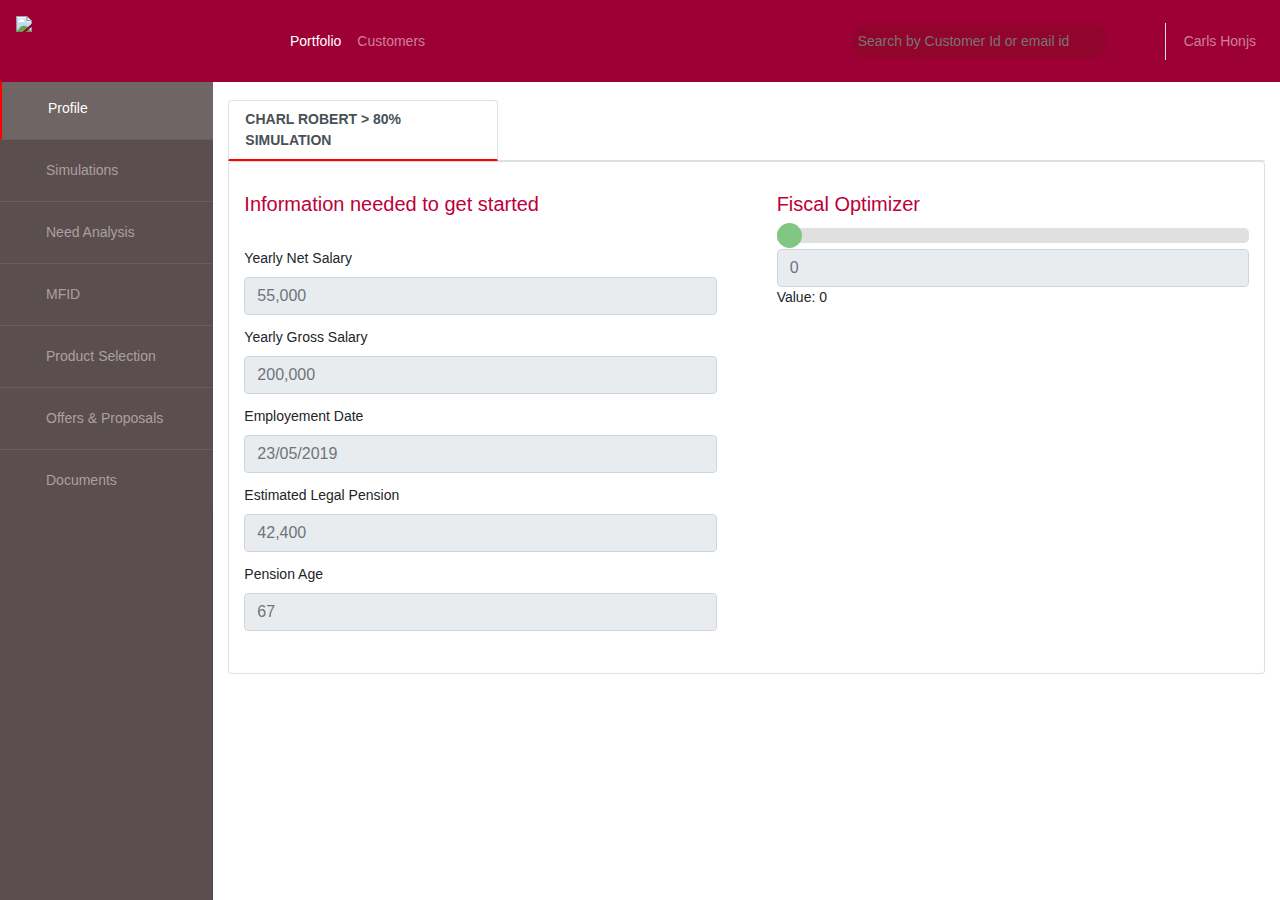
==== index1.html @ 3113ac2b "Simulation screen 9thJan" ====
<!doctype html>
<html lang="en">

<head>
    <!-- Required meta tags -->
    <meta charset="utf-8">
    <meta name="viewport" content="width=device-width, initial-scale=1, shrink-to-fit=no">

    <!-- Bootstrap CSS -->
    <link rel="stylesheet" href="https://stackpath.bootstrapcdn.com/bootstrap/4.4.1/css/bootstrap.min.css"
        integrity="sha384-Vkoo8x4CGsO3+Hhxv8T/Q5PaXtkKtu6ug5TOeNV6gBiFeWPGFN9MuhOf23Q9Ifjh" crossorigin="anonymous">
    <link rel="stylesheet" href="css/font-awesome.css">
    <!-- Optional JavaScript -->
    <!-- jQuery first, then Popper.js, then Bootstrap JS -->
    <script src="https://code.jquery.com/jquery-3.4.1.slim.min.js"
        integrity="sha384-J6qa4849blE2+poT4WnyKhv5vZF5SrPo0iEjwBvKU7imGFAV0wwj1yYfoRSJoZ+n"
        crossorigin="anonymous"></script>
    <script src="https://cdn.jsdelivr.net/npm/popper.js@1.16.0/dist/umd/popper.min.js"
        integrity="sha384-Q6E9RHvbIyZFJoft+2mJbHaEWldlvI9IOYy5n3zV9zzTtmI3UksdQRVvoxMfooAo"
        crossorigin="anonymous"></script>
    <script src="https://stackpath.bootstrapcdn.com/bootstrap/4.4.1/js/bootstrap.min.js"
        integrity="sha384-wfSDF2E50Y2D1uUdj0O3uMBJnjuUD4Ih7YwaYd1iqfktj0Uod8GCExl3Og8ifwB6"
        crossorigin="anonymous"></script>
    <title>Application</title>
    <style>
        body {
            font-size: .875rem;
        }

        .feather {
            width: 16px;
            height: 16px;
            vertical-align: text-bottom;
        }

        /*
 * Sidebar
 */

        .sidebar {
            position: fixed;
            top: 0;
            bottom: 0;
            left: 0;
            z-index: 1;
            /* Behind the navbar */
            padding: 70px 0 0;
            /* Height of navbar */
            box-shadow: inset -1px 0 0 rgba(0, 0, 0, .1);
        }

        .sidebar-sticky {
            position: relative;
            top: 0;
            height: calc(100vh - 48px);
            padding-top: .5rem;
            overflow-x: hidden;
            overflow-y: auto;
            /* Scrollable contents if viewport is shorter than content. */
        }

        @supports ((position: -webkit-sticky) or (position: sticky)) {
            .sidebar-sticky {
                position: -webkit-sticky;
                position: sticky;
            }
        }

        .sidebar .nav-link {
            font-weight: 500;
            color: #333;
        }

        .sidebar .nav-link .feather {
            margin-right: 4px;
            color: #999;
        }

        .sidebar .nav-link.active {
            color: #fff;
            background-color: rgb(111, 101, 100);
        }

        .sidebar .nav-link:hover .feather,
        .sidebar .nav-link.active .feather {
            color: inherit;
        }

        .sidebar-heading {
            font-size: .75rem;
            text-transform: uppercase;
        }

        /*
 * Content
 */

        [role="main"] {
            padding-top: 133px;
            /* Space for fixed navbar */
        }

        @media (min-width: 768px) {
            [role="main"] {
                padding-top: 48px;
                /* Space for fixed navbar */
            }
        }

        /*
 * Navbar
 */

        .navbar-brand {
            padding-top: .75rem;
            padding-bottom: .75rem;
            font-size: 1rem;
            background-color: rgba(0, 0, 0, .25);
            box-shadow: inset -1px 0 0 rgba(0, 0, 0, .25);
        }

        .navbar .form-control {
            padding: .75rem 1rem;
            border-width: 0;
            border-radius: 0;
        }

        .form-control-dark {
            color: #fff;
            background-color: rgba(255, 255, 255, .1);
            border-color: rgba(255, 255, 255, .1);
        }

        .form-control-dark:focus {
            border-color: transparent;
            box-shadow: 0 0 0 3px rgba(255, 255, 255, .25);
        }

        .m-r-50 {
            margin-right: 50px;
        }

        .m-l-50 {
            margin-left: 50px;
        }

        .m-l-250 {
            margin-left: 250px;
        }

        .m-t-100 {
            margin-top: 100px;
        }

        .m-t-5 {
            margin-top: 5px;
            ;
        }

        .m-t-10 {
            margin-top: 10px;
        }

        .search {
            border-radius: 20px;
            width: 255px;
            padding: 6px;
            margin: 7px;
            background-color: rgb(145, 5, 45);
            border: 0;
            color: #fff;
        }

        .profile-pic {
            border-radius: 150px;
            border: 1px solid gray;
            margin: 25px;
        }

        .m-t-50 {
            margin-top: 50px;
        }

        .m-20 {
            margin: 20px;
        }

        .bg-maroon {
            background-color: rgba(157, 0, 53, 1) !important;
        }

        .m-l-150 {
            margin-left: 150px;
        }

        .m-l-10 {
            margin-left: 10px;
        }

        .search-icon {
            position: relative;
            right: 35px;
            color: #fff;
        }

        .m-r-10 {
            margin-right: 10px;
        }

        .m-r-5 {
            margin-right: 5px;
        }

        .m-r-50 {
            margin-right: 50px;
        }

        .p-l-10 {
            padding-left: 10px;
        }

        .p-r-10 {
            padding-right: 10px;
        }

        .border-left {
            border-left: 1px solid #ffffff;
        }

        .white {
            color: #fff;
        }

        .bg-brown {
            background-color: rgb(90, 78, 78);
        }

        .bg-brown.active {
            color: #fff;
            background-color: rgb(111, 101, 100);

        }

        .list-group-item,
        .list-group-item.active {
            border-color: rgb(105, 93, 93);
            border-left: 2px solid red;
        }

        .sidebar .nav-link {
            color: rgb(171, 160, 161);
        }

        .tab-name {
            width: 270px;
            border-bottom: 2px solid red !important;
            color: #000;
            text-transform: uppercase;
            font-weight: 600;
        }

        .p-r-0 {
            padding-right: 0;
        }

        .p-l-0 {
            padding-left: 0;
        }

        .text-red {
            color: rgb(189, 0, 57);
        }

        .btn-red {
            background-color: rgb(230, 74, 25);
        }

        .top {
            position: absolute;
            top: 0;
            right: 0;
        }

        .bg-dark-gray {
            background-color: rgb(237, 240, 247);
        }

        .bg-gray {
            background-color: rgb(245, 246, 250);
        }

        .full-width {
            width: 100%;
            height: 50px;
            padding: 10px;
        }

        .card {
            height: 100%;
        }

        * {
            box-sizing: border-box;
        }

        .row {
            display: flex;
        }

        /* Create two equal columns that sits next to each other */
        .column {
            flex: 50%;
            padding: 10px;
            height: 100%;
            /* Should be removed. Only for demonstration */
        }

        .input-label {
            margin-bottom: 0.75rem;
        }

        .input-label-top {
            margin-top: 2rem;
        }

        .slidecontainer {
            width: 100%;
        }

        .slider {
            -webkit-appearance: none;
            width: 100%;
            height: 15px;
            border-radius: 5px;
            background: #d3d3d3;
            outline: none;
            opacity: 0.7;
            -webkit-transition: .2s;
            transition: opacity .2s;
        }

        .slider:hover {
            opacity: 1;
        }

        .slider::-webkit-slider-thumb {
            -webkit-appearance: none;
            appearance: none;
            width: 25px;
            height: 25px;
            border-radius: 50%;
            background: #4CAF50;
            cursor: pointer;
        }

        .slider::-moz-range-thumb {
            width: 25px;
            height: 25px;
            border-radius: 50%;
            background: #4CAF50;
            cursor: pointer;
        }
    </style>
</head>

<body>
    <header>
        <nav class="navbar navbar-expand-md navbar-dark fixed-top bg-maroon p-3">
            <img src="images/pnv logo.jpg" height="50">
            <button class="navbar-toggler" type="button" data-toggle="collapse" data-target="#navbarCollapse"
                aria-controls="navbarCollapse" aria-expanded="false" aria-label="Toggle navigation">
                <span class="navbar-toggler-icon"></span>
            </button>
            <div class="collapse navbar-collapse m-l-250" id="navbarCollapse">
                <ul class="navbar-nav mr-auto">
                    <li class="nav-item active">
                        <a class="nav-link" href="#">Portfolio <span class="sr-only">(current)</span></a>
                    </li>
                    <li class="nav-item">
                        <a class="nav-link" href="#">Customers</a>
                    </li>
                    <!-- <li class="nav-item">
            <a class="nav-link disabled" href="#" tabindex="-1" aria-disabled="true">Disabled</a>
          </li> -->
                </ul>
                <form class="form-inline mt-2 mt-md-0">
                    <input class="mr-sm-2 search" type="text" placeholder="Search by Customer Id or email id"
                        aria-label="Search">
                    <i class="fa fa-search fa-lg search-icon" aria-hidden="true"></i>
                    <ul class="navbar-nav mr-auto">
                        <li class="nav-item active  m-r-50 ">
                            <i class="fa fa-bell fa-lg m-t-10 white" aria-hidden="true"></i>
                        </li>
                        <li class="nav-item border-left p-l-10">
                            <span>
                                <i class="fa fa-user-circle-o fa-2x m-t-5" aria-hidden="true"></i>
                            </span>
                        </li>
                        <li class="nav-item">
                            <a class="nav-link" href="#">Carls Honjs</a>
                        </li>
                    </ul>
                </form>
            </div>
        </nav>
    </header>

    <div class="container-fluid">
        <div class="row">
            <nav class="col-md-2 d-none d-md-block bg-brown sidebar">
                <div class="sidebar-sticky ">
                    <ul class="nav flex-column list-group  list-group-flush">
                        <li class="nav-item list-group-item bg-brown active">
                            <a class="nav-link active" href="#">
                                <span data-feather="home"></span>
                                <i class="fa fa-user-circle fa-lg m-r-10" aria-hidden="true"></i>
                                Profile <span class="sr-only">(current)</span>
                                <i class="fa fa-arrow-left  white m-t-5 fa-lg float-right" aria-hidden="true"></i>
                            </a>
                        </li>
                        <li class="nav-item list-group-item bg-brown">
                            <a class="nav-link" href="#">
                                <span data-feather="file"></span>
                                <i class="fa fa-dashboard fa-lg m-r-10" aria-hidden="true"></i>
                                Simulations
                            </a>
                        </li>
                        <li class="nav-item list-group-item bg-brown">
                            <a class="nav-link" href="#">
                                <span data-feather="file"></span>
                                <i class="fa fa-dashboard fa-lg m-r-10" aria-hidden="true"></i>
                                Need Analysis
                            </a>
                        </li>
                        <li class="nav-item list-group-item bg-brown">
                            <a class="nav-link" href="#">
                                <span data-feather="file"></span>
                                <i class="fa fa-dashboard fa-lg m-r-10" aria-hidden="true"></i>
                                MFID
                            </a>
                        </li>
                        <li class="nav-item list-group-item bg-brown">
                            <a class="nav-link" href="#">
                                <span data-feather="file"></span>
                                <i class="fa fa-dashboard fa-lg m-r-10" aria-hidden="true"></i>
                                Product Selection
                            </a>
                        </li>
                        <li class="nav-item list-group-item bg-brown">
                            <a class="nav-link" href="#">
                                <span data-feather="file"></span>
                                <i class="fa fa-dashboard fa-lg m-r-10" aria-hidden="true"></i>
                                Offers & Proposals
                            </a>
                        </li>
                        <li class="nav-item list-group-item bg-brown">
                            <a class="nav-link" href="#">
                                <span data-feather="file"></span>
                                <i class="fa fa-dashboard fa-lg m-r-10" aria-hidden="true"></i>
                                Documents
                            </a>
                        </li>
                    </ul>

                    <!-- <h6 class="sidebar-heading d-flex justify-content-between align-items-center px-3 mt-4 mb-1 text-muted">
            <span>Saved reports</span>
            <a class="d-flex align-items-center text-muted" href="#" aria-label="Add a new report">
              <span data-feather="plus-circle"></span>
            </a>
          </h6>
          <ul class="nav flex-column mb-2">
            <li class="nav-item">
              <a class="nav-link" href="#">
                <span data-feather="file-text"></span>
                Current month
              </a>
            </li>
            <li class="nav-item">
              <a class="nav-link" href="#">
                <span data-feather="file-text"></span>
                Last quarter
              </a>
            </li>
            <li class="nav-item">
              <a class="nav-link" href="#">
                <span data-feather="file-text"></span>
                Social engagement
              </a>
            </li>
            <li class="nav-item">
              <a class="nav-link" href="#">
                <span data-feather="file-text"></span>
                Year-end sale
              </a>
            </li>
          </ul> -->
                </div>
            </nav>
        </div>
        <div class="row m-t-100">
            <div class="col-lg-2"></div>
            <div class="col-lg-10">
                <nav>
                    <div class="nav nav-tabs" id="nav-tab" role="tablist">
                        <a class="nav-item nav-link active tab-name" id="nav-home-tab" data-toggle="tab"
                            href="#nav-home" role="tab" aria-controls="nav-home" aria-selected="true">Charl Robert > 80%
                            SIMULATION</a>
                        <i class="fa fa-plus-circle fa-2x m-l-10 m-t-5 text-red" aria-hidden="true"></i>

                        <!-- <a class="nav-item nav-link" id="nav-profile-tab" data-toggle="tab" href="#nav-profile" role="tab" aria-controls="nav-profile" aria-selected="false">Profile</a>
            <a class="nav-item nav-link" id="nav-contact-tab" data-toggle="tab" href="#nav-contact" role="tab" aria-controls="nav-contact" aria-selected="false">Contact</a> -->
                    </div>
                </nav>
                <div class="tab-content" id="nav-tabContent">
                    <div class="tab-pane fade show active" id="nav-home" role="tabpanel" aria-labelledby="nav-home-tab">
                        <!-- <div class="row m-t-10"> -->
                        <!-- <div class="col-lg-6"> -->
                        <!-- <div class="card m-t-10"> -->
                        <div class="card">
                            <div class="row">
                                <div class="column">
                                    <div class="card-body">
                                        <h5 class="card-title text-red">Information needed to get started</h5>
                                        <div class="form-group input-label-top input-label">
                                            <label for="yearlynetsalary">Yearly Net Salary</label>
                                            <input type="number" class="form-control" id="yearlynetsalary"
                                                placeholder="55,000" disabled>
                                            <!-- <div class="input-group-append">
                                                <span class="input-group-text" id="basic-addon2">@example.com</span>
                                            </div> -->
                                        </div>
                                        <div class="form-group input-label">
                                            <label for="yearlygrosssalary">Yearly Gross Salary</label>
                                            <input type="number" class="form-control" id="yearlygrosssalary"
                                                placeholder="200,000" disabled>
                                        </div>
                                        <div class="form-group input-label">
                                            <label for="employementdate">Employement Date</label>
                                            <input type="number" class="form-control" id="employementdate"
                                                placeholder="23/05/2019" disabled>
                                        </div>
                                        <div class="form-group input-label">
                                            <label for="estimatedlegalpension">Estimated Legal Pension</label>
                                            <input type="number" class="form-control" id="estimatedlegalpension"
                                                placeholder="42,400" disabled>
                                        </div>
                                        <div class="form-group input-label">
                                            <label for="pensionage">Pension Age</label>
                                            <input type="number" class="form-control" id="pensionage" placeholder="67"
                                                disabled>
                                        </div>
                                    </div>
                                </div>
                                <div class="column">
                                    <div class="card-body">
                                        <h5 class="card-title text-red">Fiscal Optimizer</h5>
                                        <div class="slidecontainer">
                                            <input type="range" min="0" max="100" value="0" class="slider" id="myRange">
                                            <input type="number" class="form-control" placeholder="0" id="input-demo"
                                                disabled>
                                            <p>Value: <span id="demo"></span></p>
                                        </div>
                                        <script>
                                            var slider = document.getElementById("myRange");
                                            var output = document.getElementById("demo");
                                            output.innerHTML = slider.value;

                                            slider.oninput = function () {
                                                output.innerHTML = this.value;
                                                document.querySelector("#input-demo").value = this.value;
                                            }
                                        </script>
                                    </div>
                                </div>
                            </div>
                        </div>
                        <!-- </div> -->
                        <!-- </div> -->
                        <!-- <div class="col-lg-6">
                            <div class="card m-t-10">
                                <div class="card-body">
                                    <h5 class="card-title text-red">Existing Contracts</h5>
                                    <br>
                                    <div class="row">
                                        <div class="col-sm-6 p-r-0">
                                            <div class="card bg-dark-gray">
                                                <div class="card-body">
                                                    <div class="row">
                                                        <div class="col-lg-3">
                                                            <i class="fa fa-money fa-2x" aria-hidden="true"></i>
                                                        </div>
                                                        <div class="col-lg-9">
                                                            <h5>45454533-3040</h5>
                                                            <p class="card-text">Pension Savings</p>
                                                        </div>
                                                    </div>
                                                </div>
                                            </div>
                                        </div>
                                        <div class="col-sm-6 p-l-0">
                                            <div class="card bg-gray">
                                                <div class="card-body">
                                                    <div class="row">
                                                        <div class="col-lg-3">
                                                            <i class="fa fa-car fa-2x" aria-hidden="true"></i>
                                                        </div>
                                                        <div class="col-lg-9">
                                                            <h5>45454533-3040</h5>
                                                            <p class="card-text">Car</p>
                                                        </div>
                                                    </div>
                                                </div>
                                            </div>
                                        </div>
                                    </div>
                                    <br><br>
                                    <br><br>
                                    <h5 class="card-title text-red">Offers and Proposals</h5>
                                    <a href="#" class="btn btn-red white full-width">Create New</a>
                                </div>
                            </div>
                        </div> -->
                    </div>
                </div>
                <!-- <div class="tab-pane fade" id="nav-profile" role="tabpanel" aria-labelledby="nav-profile-tab">...</div>
          <div class="tab-pane fade" id="nav-contact" role="tabpanel" aria-labelledby="nav-contact-tab">...</div> -->
            </div>
        </div>
    </div>
    </div>

</body>

</html>
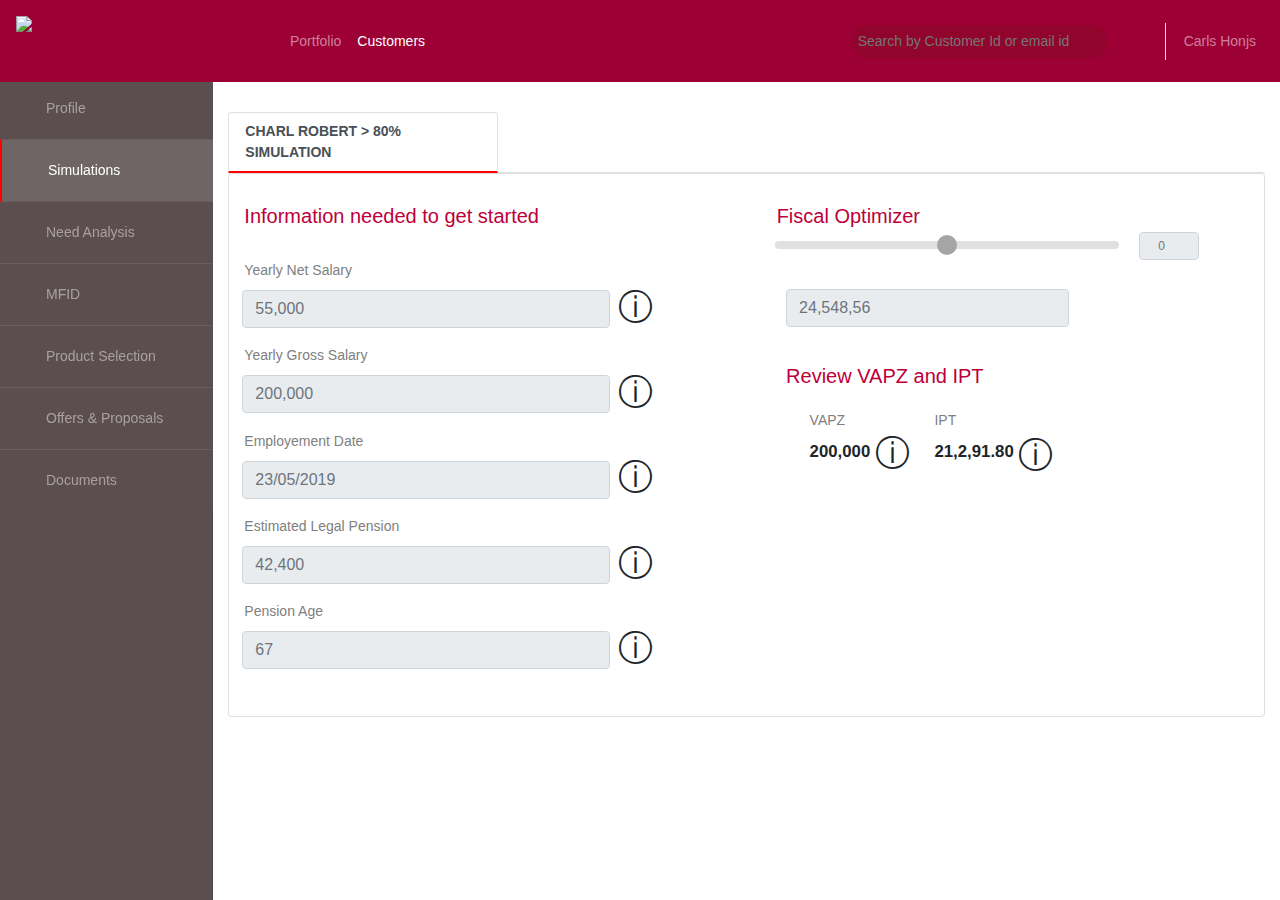
==== commit d36988e4: "simulation screen done" ====
--- a/index1.html
+++ b/index1.html
@@ -315,6 +315,34 @@
             /* Should be removed. Only for demonstration */
         }
 
+        .row-field {
+            display: flex;
+            margin-top: -9px;
+            margin-bottom: -10px;
+            margin-left: -12px;
+        }
+
+        /* Create two equal columns that sits next to each other */
+        .column-field {
+            flex: 50%;
+            padding: 10px;
+            height: 100%;
+            /* Should be removed. Only for demonstration */
+        }
+
+        .column-icon {
+            flex: 50%;
+            padding: 10px;
+            height: 100%;
+            /* Should be removed. Only for demonstration */
+        }
+
+        .info-icon {
+            font-size: 35px;
+            margin-top: -4%;
+            margin-left: 55%;
+        }
+
         .input-label {
             margin-bottom: 0.75rem;
         }
@@ -324,13 +352,13 @@
         }
 
         .slidecontainer {
-            width: 100%;
+            width: 260%;
         }
 
         .slider {
             -webkit-appearance: none;
-            width: 100%;
-            height: 15px;
+            width: 150%;
+            height: 8px;
             border-radius: 5px;
             background: #d3d3d3;
             outline: none;
@@ -346,10 +374,10 @@
         .slider::-webkit-slider-thumb {
             -webkit-appearance: none;
             appearance: none;
-            width: 25px;
-            height: 25px;
+            width: 20px;
+            height: 20px;
             border-radius: 50%;
-            background: #4CAF50;
+            background: gray;
             cursor: pointer;
         }
 
@@ -360,6 +388,101 @@
             background: #4CAF50;
             cursor: pointer;
         }
+
+        .input-width {
+            width: 160%;
+        }
+
+        .input-range-slider {
+            width: 26%;
+            font-size: 0.75rem;
+            margin-left: 50%;
+            margin-top: -4%;
+            height: 28px;
+            text-align: center;
+        }
+
+        .input-width-simulation {
+            width: 60%;
+            margin-left: 2%;
+            margin-top: 5%;
+        }
+
+        .review {
+            margin-left: 2%;
+            margin-top: 8%;
+        }
+
+        .label-color {
+            color: grey;
+        }
+
+        .row-field-review {
+            display: flex;
+            margin-top: 1%;
+            margin-bottom: -10px;
+            margin-left: -12px;
+        }
+
+        .column-field-vapz {
+            flex: 50%;
+            padding: 10px;
+            height: 100%;
+            margin-left: 7%;
+            /* Should be removed. Only for demonstration */
+        }
+
+        .column-field-ipt {
+            flex: 50%;
+            padding: 10px;
+            height: 100%;
+            margin-left: -43%;
+            /* Should be removed. Only for demonstration */
+        }
+
+        .column-review-icon-vapz {
+            flex: 50%;
+            padding: 10px;
+            height: 100%;
+            margin-top: -13%;
+            margin-left: -76%;
+            /* Should be removed. Only for demonstration */
+        }
+
+        .column-review-icon-ipt {
+            flex: 50%;
+            padding: 10px;
+            height: 100%;
+            margin-top: -13%;
+            margin-left: -63%;
+            /* Should be removed. Only for demonstration */
+        }
+
+        .review-values {
+            font-weight: bold;
+            font-size: larger;
+        }
+
+        .change::-webkit-input-placeholder {
+            /* WebKit, Blink, Edge */
+            color: white;
+        }
+
+        .change:-moz-placeholder {
+            /* Mozilla Firefox 4 to 18 */
+            color: white;
+        }
+
+        .change::-moz-placeholder {
+            /* Mozilla Firefox 19+ */
+            color: white;
+        }
+
+        .change:-ms-input-placeholder {
+            /* Internet Explorer 10-11 */
+            color: white;
+        }
+
     </style>
 </head>
 
@@ -373,10 +496,10 @@
             </button>
             <div class="collapse navbar-collapse m-l-250" id="navbarCollapse">
                 <ul class="navbar-nav mr-auto">
-                    <li class="nav-item active">
+                    <li class="nav-item ">
                         <a class="nav-link" href="#">Portfolio <span class="sr-only">(current)</span></a>
                     </li>
-                    <li class="nav-item">
+                    <li class="nav-item active">
                         <a class="nav-link" href="#">Customers</a>
                     </li>
                     <!-- <li class="nav-item">
@@ -385,7 +508,7 @@
                 </ul>
                 <form class="form-inline mt-2 mt-md-0">
                     <input class="mr-sm-2 search" type="text" placeholder="Search by Customer Id or email id"
-                        aria-label="Search">
+                        class="change" aria-label="Search">
                     <i class="fa fa-search fa-lg search-icon" aria-hidden="true"></i>
                     <ul class="navbar-nav mr-auto">
                         <li class="nav-item active  m-r-50 ">
@@ -410,19 +533,19 @@
             <nav class="col-md-2 d-none d-md-block bg-brown sidebar">
                 <div class="sidebar-sticky ">
                     <ul class="nav flex-column list-group  list-group-flush">
+                        <li class="nav-item list-group-item bg-brown ">
+                            <a class="nav-link " href="#">
+                                <span data-feather="home"></span>
+                                <i class="fa fa-user-circle fa-lg m-r-10" aria-hidden="true"></i>
+                                Profile
+                            </a>
+                        </li>
                         <li class="nav-item list-group-item bg-brown active">
                             <a class="nav-link active" href="#">
-                                <span data-feather="home"></span>
-                                <i class="fa fa-user-circle fa-lg m-r-10" aria-hidden="true"></i>
-                                Profile <span class="sr-only">(current)</span>
-                                <i class="fa fa-arrow-left  white m-t-5 fa-lg float-right" aria-hidden="true"></i>
-                            </a>
-                        </li>
-                        <li class="nav-item list-group-item bg-brown">
-                            <a class="nav-link" href="#">
                                 <span data-feather="file"></span>
                                 <i class="fa fa-dashboard fa-lg m-r-10" aria-hidden="true"></i>
-                                Simulations
+                                Simulations <span class="sr-only">(current)</span>
+                                <i class="fa fa-arrow-left  white m-t-5 fa-lg float-right" aria-hidden="true"></i>
                             </a>
                         </li>
                         <li class="nav-item list-group-item bg-brown">
@@ -499,7 +622,7 @@
         </div>
         <div class="row m-t-100">
             <div class="col-lg-2"></div>
-            <div class="col-lg-10">
+            <div class="col-lg-10" style="margin-top: 12px;">
                 <nav>
                     <div class="nav nav-tabs" id="nav-tab" role="tablist">
                         <a class="nav-item nav-link active tab-name" id="nav-home-tab" data-toggle="tab"
@@ -522,54 +645,137 @@
                                     <div class="card-body">
                                         <h5 class="card-title text-red">Information needed to get started</h5>
                                         <div class="form-group input-label-top input-label">
-                                            <label for="yearlynetsalary">Yearly Net Salary</label>
-                                            <input type="number" class="form-control" id="yearlynetsalary"
-                                                placeholder="55,000" disabled>
-                                            <!-- <div class="input-group-append">
-                                                <span class="input-group-text" id="basic-addon2">@example.com</span>
-                                            </div> -->
+                                            <label class="label-color" for="yearlynetsalary">Yearly Net Salary</label>
+                                            <div class="row row-field">
+                                                <div class="column column-field">
+                                                    <input type="number" class="form-control input-width"
+                                                        id="yearlynetsalary" placeholder="55,000" disabled>
+                                                </div>
+                                                <div class="column column-icon">
+                                                    <div class="input-group-append">
+                                                        <span class="info-icon">&#9432</span>
+                                                    </div>
+                                                </div>
+                                            </div>
                                         </div>
                                         <div class="form-group input-label">
-                                            <label for="yearlygrosssalary">Yearly Gross Salary</label>
-                                            <input type="number" class="form-control" id="yearlygrosssalary"
-                                                placeholder="200,000" disabled>
+                                            <label class="label-color" for="yearlygrosssalary">Yearly Gross
+                                                Salary</label>
+                                            <div class="row row-field">
+                                                <div class="column column-field">
+                                                    <input type="number" class="form-control input-width"
+                                                        id="yearlygrosssalary" placeholder="200,000" disabled>
+                                                </div>
+                                                <div class="column column-icon">
+                                                    <div class="input-group-append">
+                                                        <span class="info-icon">&#9432</span>
+                                                    </div>
+                                                </div>
+                                            </div>
                                         </div>
                                         <div class="form-group input-label">
-                                            <label for="employementdate">Employement Date</label>
-                                            <input type="number" class="form-control" id="employementdate"
-                                                placeholder="23/05/2019" disabled>
+                                            <label class="label-color" for="employementdate">Employement Date</label>
+                                            <div class="row row-field">
+                                                <div class="column column-field">
+                                                    <input type="number" class="form-control input-width"
+                                                        id="employementdate" placeholder="23/05/2019" disabled>
+                                                </div>
+                                                <div class="column column-icon">
+                                                    <div class="input-group-append">
+                                                        <span class="info-icon">&#9432</span>
+                                                    </div>
+                                                </div>
+                                            </div>
                                         </div>
                                         <div class="form-group input-label">
-                                            <label for="estimatedlegalpension">Estimated Legal Pension</label>
-                                            <input type="number" class="form-control" id="estimatedlegalpension"
-                                                placeholder="42,400" disabled>
+                                            <label class="label-color" for="estimatedlegalpension">Estimated Legal
+                                                Pension</label>
+                                            <div class="row row-field">
+                                                <div class="column column-field">
+                                                    <input type="number" class="form-control input-width"
+                                                        id="estimatedlegalpension" placeholder="42,400" disabled>
+                                                </div>
+                                                <div class="column column-icon">
+                                                    <div class="input-group-append">
+                                                        <span class="info-icon">&#9432</span>
+                                                    </div>
+                                                </div>
+                                            </div>
                                         </div>
                                         <div class="form-group input-label">
-                                            <label for="pensionage">Pension Age</label>
-                                            <input type="number" class="form-control" id="pensionage" placeholder="67"
-                                                disabled>
+                                            <label class="label-color" for="pensionage">Pension Age</label>
+                                            <div class="row row-field">
+                                                <div class="column column-field">
+                                                    <input type="number" class="form-control input-width"
+                                                        id="pensionage" placeholder="67" disabled>
+                                                </div>
+                                                <div class="column column-icon">
+                                                    <div class="input-group-append">
+                                                        <span class="info-icon">&#9432</span>
+                                                    </div>
+                                                </div>
+                                            </div>
                                         </div>
                                     </div>
                                 </div>
                                 <div class="column">
                                     <div class="card-body">
                                         <h5 class="card-title text-red">Fiscal Optimizer</h5>
-                                        <div class="slidecontainer">
-                                            <input type="range" min="0" max="100" value="0" class="slider" id="myRange">
-                                            <input type="number" class="form-control" placeholder="0" id="input-demo"
-                                                disabled>
-                                            <p>Value: <span id="demo"></span></p>
+                                        <div class="row row-field ">
+                                            <div class="column column-field">
+                                                <form>
+                                                    <div class="form-group">
+                                                        <input type="range" min="0" max="100"
+                                                            class="form-control-range slider" id="myRange">
+                                                    </div>
+                                                </form>
+                                            </div>
+                                            <div class="column column-field">
+                                                <input type="number" class="form-control input-range-slider"
+                                                    placeholder="0" id="input-demo" disabled>
+                                            </div>
+                                            <script>
+                                                var slider = document.getElementById("myRange");
+                                                var output = document.getElementById("input-demo");
+                                                output.innerHTML = slider.value;
+
+                                                slider.oninput = function () {
+                                                    output.innerHTML = this.value;
+                                                    document.querySelector("#input-demo").value = this.value;
+                                                }
+                                            </script>
                                         </div>
-                                        <script>
-                                            var slider = document.getElementById("myRange");
-                                            var output = document.getElementById("demo");
-                                            output.innerHTML = slider.value;
-
-                                            slider.oninput = function () {
-                                                output.innerHTML = this.value;
-                                                document.querySelector("#input-demo").value = this.value;
-                                            }
-                                        </script>
+                                        <input type="number" class="form-control input-width-simulation"
+                                            id="simulationinput" placeholder="24,548,56" disabled>
+                                        <h5 class="card-title text-red review">Review VAPZ and IPT</h5>
+                                        <div class="row row-field-review">
+                                            <div class="column column-field-vapz">
+                                                <label class="label-color" for="vapz">VAPZ</label>
+                                                <div>
+                                                    <div>
+                                                        <p class="review-values">200,000</p>
+                                                    </div>
+                                                    <div class="column column-review-icon-vapz">
+                                                        <div class="input-group-append">
+                                                            <span class="info-icon">&#9432</span>
+                                                        </div>
+                                                    </div>
+                                                </div>
+                                            </div>
+                                            <div class="column column-field-ipt">
+                                                <label class="label-color" for="ipt">IPT</label>
+                                                <div>
+                                                    <div>
+                                                        <p class="review-values">21,2,91.80</p>
+                                                    </div>
+                                                    <div class="column column-review-icon-ipt">
+                                                        <div class="input-group-append">
+                                                            <span class="info-icon">&#9432</span>
+                                                        </div>
+                                                    </div>
+                                                </div>
+                                            </div>
+                                        </div>
                                     </div>
                                 </div>
                             </div>
